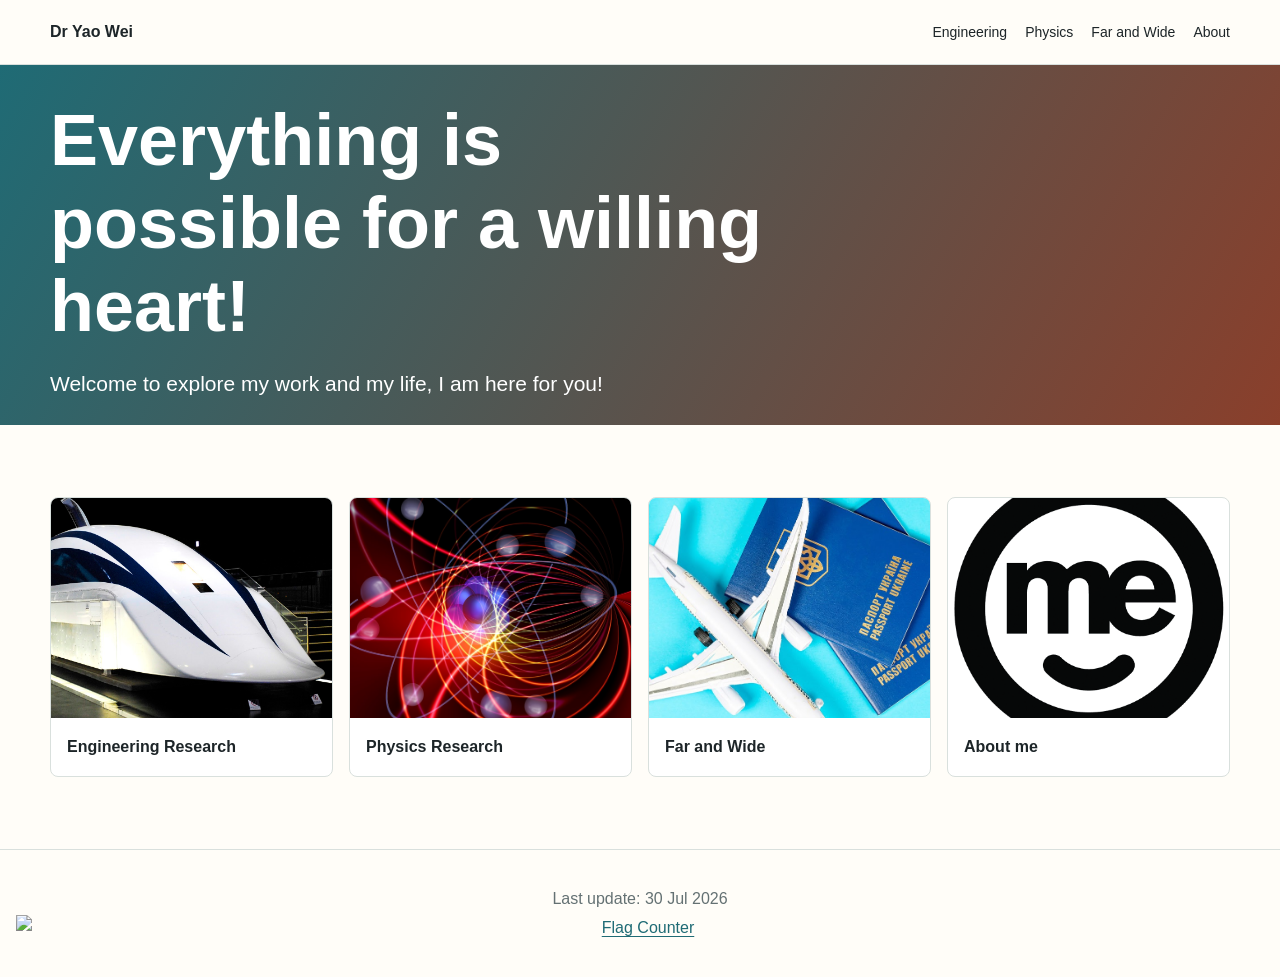
==== index.html @ 930ee8ec "update" ====
<!doctype html>
<html lang="en">
<head>
  <meta charset="utf-8">
  <meta name="viewport" content="width=device-width, initial-scale=1">
  <title>Dr Yao Wei | Condensed Matter Physics &amp; Engineering</title>
  <link rel="icon" type="image/jpeg" href="images/me.jpg">
  <link rel="stylesheet" href="styles.css">
</head>
<body>
  <header class="site-header">
    <nav class="nav">
      <a class="brand" href="index.html">Dr Yao Wei</a>
      <div class="links">
        <a href="machine.html">Engineering</a>
        <a href="physics.html">Physics</a>
        <a href="travel.html">Far and Wide</a>
        <a href="about.html">About</a>
      </div>
    </nav>
  </header>

  <main id="home">
    <section class="hero">
      <div>
        <p class="eyebrow"></p>
        <h1>Everything is possible for a willing heart!</h1>
        <p class="lead">Welcome to explore my work and my life, I am here for you!</p>
      </div>
    </section>

    <section class="contents section">
      <div class="content-grid">
        <a class="tile" href="machine.html">
          <img src="images/main_electrical_machine.jpg" alt="Engineering research">
          <span>Engineering Research</span>
        </a>
        <a class="tile" href="physics.html">
          <img src="images/main_theory_physics.jpg" alt="Physics research">
          <span>Physics Research</span>
        </a>
        <a class="tile" href="travel.html">
          <img src="images/main_go_far_away.jpg" alt="Far and wide">
          <span>Far and Wide</span>
        </a>
        <a class="tile" href="about.html">
          <img src="images/main_about_me.png" alt="About me">
          <span>About me</span>
        </a>
      </div>
    </section>

  </main>

  <footer>
    <p>Last update: 30 Jul 2026</p>
    <p class="visitor-counter"><a href="https://info.flagcounter.com/coqX"><img src="https://s01.flagcounter.com/count2/coqX/bg_FFFFFF/txt_000000/border_CCCCCC/columns_2/maxflags_10/viewers_0/labels_0/pageviews_0/flags_0/percent_0/" alt="Flag Counter" border="0"></a></p>
  </footer>
</body>
</html>
---- styles.css ----
:root {
  --ink: #1d2528;
  --muted: #647173;
  --line: #d9e0dd;
  --paper: #fffdf8;
  --soft: #f1f5f1;
  --accent: #8a3f2b;
  --accent-2: #1f6b75;
}

* { box-sizing: border-box; }

html { scroll-behavior: smooth; }

body {
  margin: 0;
  color: var(--ink);
  background: var(--paper);
  font-family: Arial, Helvetica, sans-serif;
  line-height: 1.6;
}

a {
  color: var(--accent-2);
  text-decoration-thickness: 1px;
  text-underline-offset: 3px;
}

img {
  display: block;
  width: 100%;
  height: 100%;
  object-fit: cover;
}

.site-header {
  position: sticky;
  top: 0;
  z-index: 10;
  background: rgba(255, 253, 248, 0.94);
  border-bottom: 1px solid var(--line);
  backdrop-filter: blur(14px);
}

.nav {
  width: min(1180px, calc(100% - 32px));
  margin: 0 auto;
  min-height: 64px;
  display: flex;
  align-items: center;
  justify-content: space-between;
  gap: 24px;
}

.brand {
  color: var(--ink);
  font-weight: 700;
  text-decoration: none;
  white-space: nowrap;
}

.links {
  display: flex;
  align-items: center;
  gap: 18px;
  flex-wrap: wrap;
  justify-content: flex-end;
  font-size: 14px;
}

.links a {
  color: var(--ink);
  text-decoration: none;
}

.hero {
  min-height: 20vh;
  display: grid;
  align-items: center;
  padding: 24px max(24px, calc((100vw - 1180px) / 2));
  background: linear-gradient(120deg, var(--accent-2), var(--accent));
  color: white;
}

.hero > div { max-width: 760px; }

.eyebrow {
  margin: 0 0 10px;
  color: var(--accent);
  font-size: 13px;
  font-weight: 700;
  letter-spacing: 0;
  text-transform: uppercase;
}

.hero .eyebrow { color: #f8d9c8; }

h1, h2, h3, p { overflow-wrap: anywhere; }

h1 {
  margin: 0;
  max-width: 860px;
  font-size: clamp(28px, 6vw, 72px);
  line-height: 1.15;
  letter-spacing: 0;
}

h2 {
  margin: 0 0 24px;
  font-size: clamp(30px, 5vw, 52px);
  line-height: 1.05;
  letter-spacing: 0;
}

h3 {
  margin: 0 0 10px;
  font-size: 20px;
  line-height: 1.3;
}

.lead {
  max-width: 760px;
  margin: 20px 0 0;
  font-size: 21px;
}

.lead.small { font-size: 18px; }

.section {
  width: min(1180px, calc(100% - 32px));
  margin: 0 auto;
  padding: 72px 0;
}

.section.alt {
  width: 100%;
  padding-left: max(16px, calc((100vw - 1180px) / 2));
  padding-right: max(16px, calc((100vw - 1180px) / 2));
  background: var(--soft);
}

.content-grid {
  display: grid;
  grid-template-columns: repeat(4, 1fr);
  gap: 16px;
}

.tile {
  display: grid;
  grid-template-rows: 220px auto;
  min-width: 0;
  color: var(--ink);
  border: 1px solid var(--line);
  border-radius: 8px;
  overflow: hidden;
  background: white;
  text-decoration: none;
}

.tile span {
  padding: 16px;
  font-weight: 700;
}

.paper-list {
  display: grid;
  gap: 14px;
}

.paper-list article,
.note,
.about-card {
  padding: 22px;
  border: 1px solid var(--line);
  border-radius: 8px;
  background: white;
}

.paper-year {
  margin: 0 0 6px;
  color: var(--accent);
  font-weight: 700;
  font-size: 13px;
  letter-spacing: 0.02em;
}

.paper-list p,
.publication-list,
.two-col p,
.about-card p { margin-top: 0; }

.publication-list {
  display: grid;
  gap: 12px;
  padding-left: 0;
  list-style: none;
}

.pub {
  display: grid;
  grid-template-columns: 64px 1fr;
  gap: 18px;
  align-items: start;
  padding: 18px 22px;
  border: 1px solid var(--line);
  border-radius: 8px;
  background: white;
  transition: border-color 0.15s ease, box-shadow 0.15s ease;
}

.pub:hover {
  border-color: var(--accent-2);
  box-shadow: 0 4px 14px rgba(31, 107, 117, 0.12);
}

.pub-year {
  padding-top: 2px;
  color: var(--accent);
  font-weight: 700;
  font-size: 15px;
  font-variant-numeric: tabular-nums;
}

.pub-title {
  margin: 0 0 6px;
  font-size: 17px;
  font-weight: 700;
  line-height: 1.35;
}

.pub-title a {
  color: var(--ink);
  text-decoration: none;
}

.pub-title a:hover {
  color: var(--accent-2);
  text-decoration: underline;
}

.pub-meta {
  margin: 0;
  color: var(--muted);
  font-size: 14px;
}

@media (max-width: 620px) {
  .pub {
    grid-template-columns: 1fr;
    gap: 4px;
  }
}

.note { margin-top: 28px; }

.cv-embed {
  margin-top: 28px;
  border: 1px solid var(--line);
  border-radius: 8px;
  overflow: hidden;
  background: white;
}

.cv-embed iframe {
  display: block;
  width: 100%;
  height: 85vh;
  border: 0;
}

.map-block {
  margin-top: 28px;
}

.map-block h3 {
  margin-bottom: 12px;
}

.map-block iframe {
  display: block;
  width: 100%;
  height: 70vh;
  min-height: 560px;
  border: 1px solid var(--line);
  border-radius: 8px;
}

.book-col {
  grid-template-columns: 200px 1fr 1fr;
  align-items: start;
}

.book-cover img {
  width: 100%;
  aspect-ratio: 3 / 4;
  border-radius: 8px;
  border: 1px solid var(--line);
  box-shadow: 0 8px 20px rgba(29, 37, 40, 0.12);
}

@media (max-width: 860px) {
  .book-col {
    grid-template-columns: 1fr;
  }

  .book-cover {
    max-width: 220px;
  }
}

.mini-gallery,
.gallery {
  display: grid;
  grid-template-columns: repeat(2, 1fr);
  gap: 14px;
  margin-top: 16px;
}

.mini-gallery img {
  aspect-ratio: 16 / 10;
  border-radius: 6px;
}

.two-col {
  display: grid;
  grid-template-columns: 1fr 1fr;
  gap: 32px;
}

.button {
  display: inline-flex;
  align-items: center;
  justify-content: center;
  min-height: 44px;
  padding: 0 18px;
  border-radius: 6px;
  background: var(--accent);
  color: white;
  font-weight: 700;
  text-decoration: none;
}

.resources,
.timeline {
  display: flex;
  gap: 10px;
  flex-wrap: wrap;
  margin: 22px 0;
}

.resources a,
.resources span,
.timeline span {
  padding: 8px 10px;
  border: 1px solid var(--line);
  border-radius: 6px;
  background: white;
  font-size: 14px;
}

.gallery {
  grid-template-columns: repeat(3, 1fr);
}

.gallery img {
  aspect-ratio: 4 / 3;
  border-radius: 6px;
}

footer {
  padding: 32px 16px;
  text-align: center;
  color: var(--muted);
  border-top: 1px solid var(--line);
}

footer p { margin: 4px 0; }

@media (max-width: 860px) {
  .nav {
    align-items: flex-start;
    flex-direction: column;
    padding: 14px 0;
  }

  .links {
    justify-content: flex-start;
    gap: 12px;
  }

  .hero {
    min-height: 18vh;
    padding-top: 24px;
    padding-bottom: 24px;
  }

  .content-grid,
  .two-col,
  .gallery {
    grid-template-columns: 1fr;
  }

  .tile {
    grid-template-rows: 180px auto;
  }
}
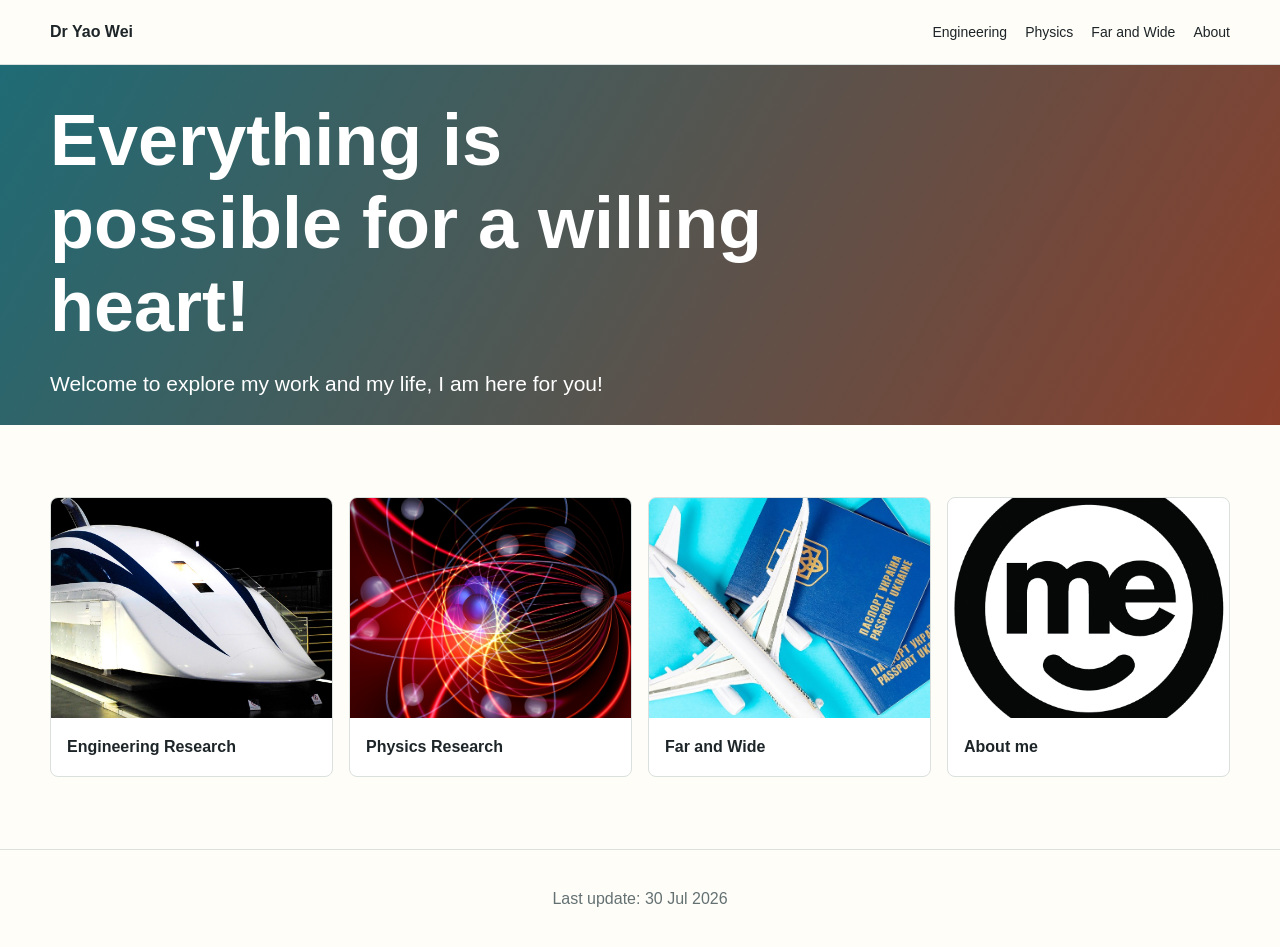
==== commit 88f7f088: "update" ====
--- a/index.html
+++ b/index.html
@@ -54,7 +54,6 @@
 
   <footer>
     <p>Last update: 30 Jul 2026</p>
-    <p class="visitor-counter"><a href="https://info.flagcounter.com/coqX"><img src="https://s01.flagcounter.com/count2/coqX/bg_FFFFFF/txt_000000/border_CCCCCC/columns_2/maxflags_10/viewers_0/labels_0/pageviews_0/flags_0/percent_0/" alt="Flag Counter" border="0"></a></p>
   </footer>
 </body>
 </html>
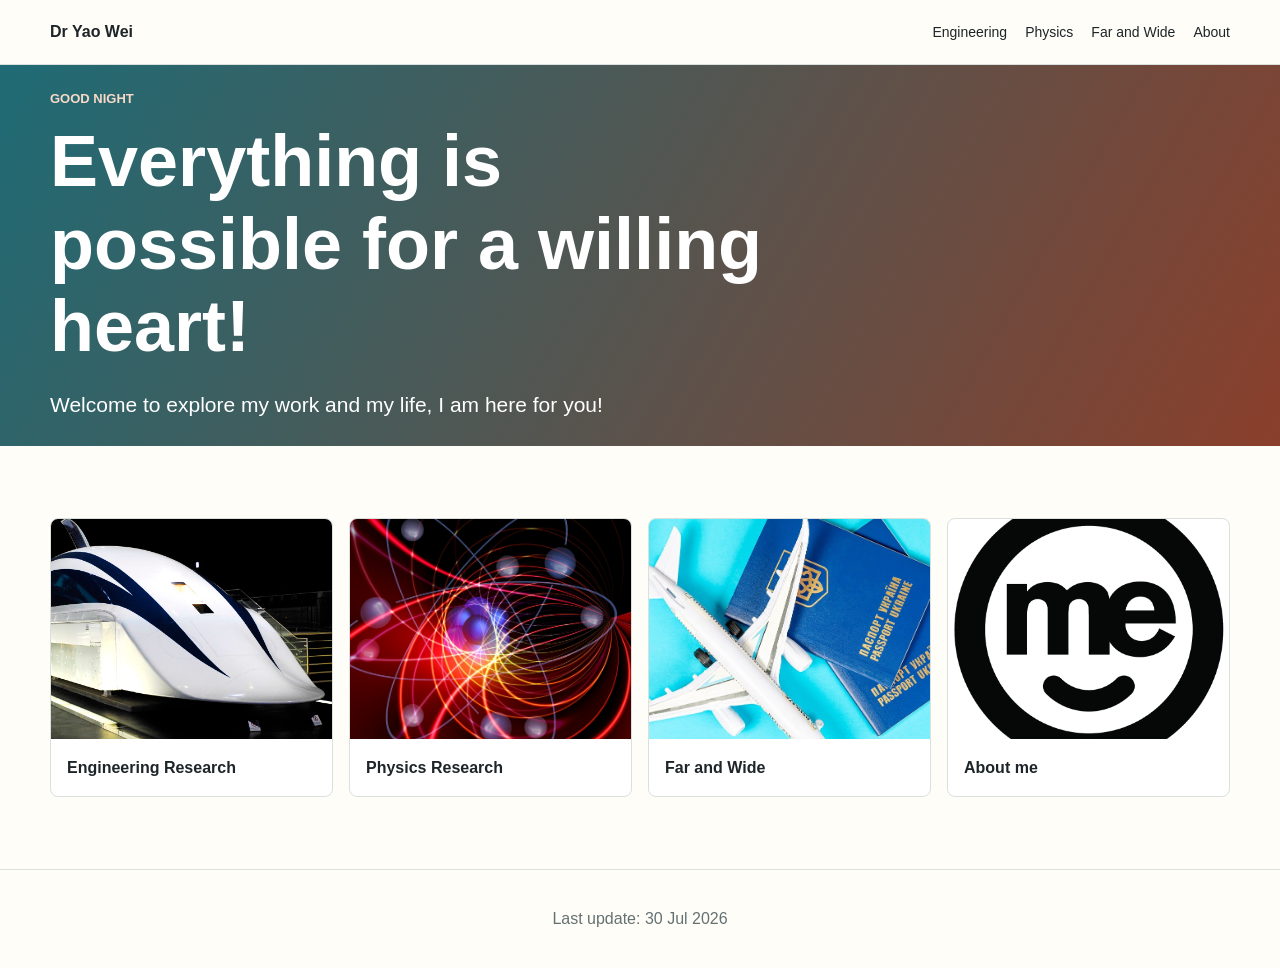
==== commit eba9d88a: "updateupdate" ====
--- a/index.html
+++ b/index.html
@@ -22,8 +22,8 @@
 
   <main id="home">
     <section class="hero">
-      <div>
-        <p class="eyebrow"></p>
+      <div class="hero-text">
+        <p class="eyebrow" id="greeting"></p>
         <h1>Everything is possible for a willing heart!</h1>
         <p class="lead">Welcome to explore my work and my life, I am here for you!</p>
       </div>
@@ -55,5 +55,21 @@
   <footer>
     <p>Last update: 30 Jul 2026</p>
   </footer>
+
+  <script>
+    (function () {
+      var el = document.getElementById('greeting');
+      if (!el) return;
+      var hour = new Date().getHours();
+      var text;
+      if (hour < 5) text = 'Good night';
+      else if (hour < 12) text = 'Good morning';
+      else if (hour < 14) text = 'Good afternoon';
+      else if (hour < 18) text = 'Good afternoon';
+      else if (hour < 22) text = 'Good evening';
+      else text = 'Good night';
+      el.textContent = text;
+    })();
+  </script>
 </body>
 </html>
--- a/styles.css
+++ b/styles.css
@@ -83,6 +83,19 @@
 }
 
 .hero > div { max-width: 760px; }
+
+.hero-text {
+  animation: hero-fade-in 0.6s ease both;
+}
+
+@keyframes hero-fade-in {
+  from { opacity: 0; transform: translateY(6px); }
+  to { opacity: 1; transform: translateY(0); }
+}
+
+@media (prefers-reduced-motion: reduce) {
+  .hero-text { animation: none; }
+}
 
 .eyebrow {
   margin: 0 0 10px;
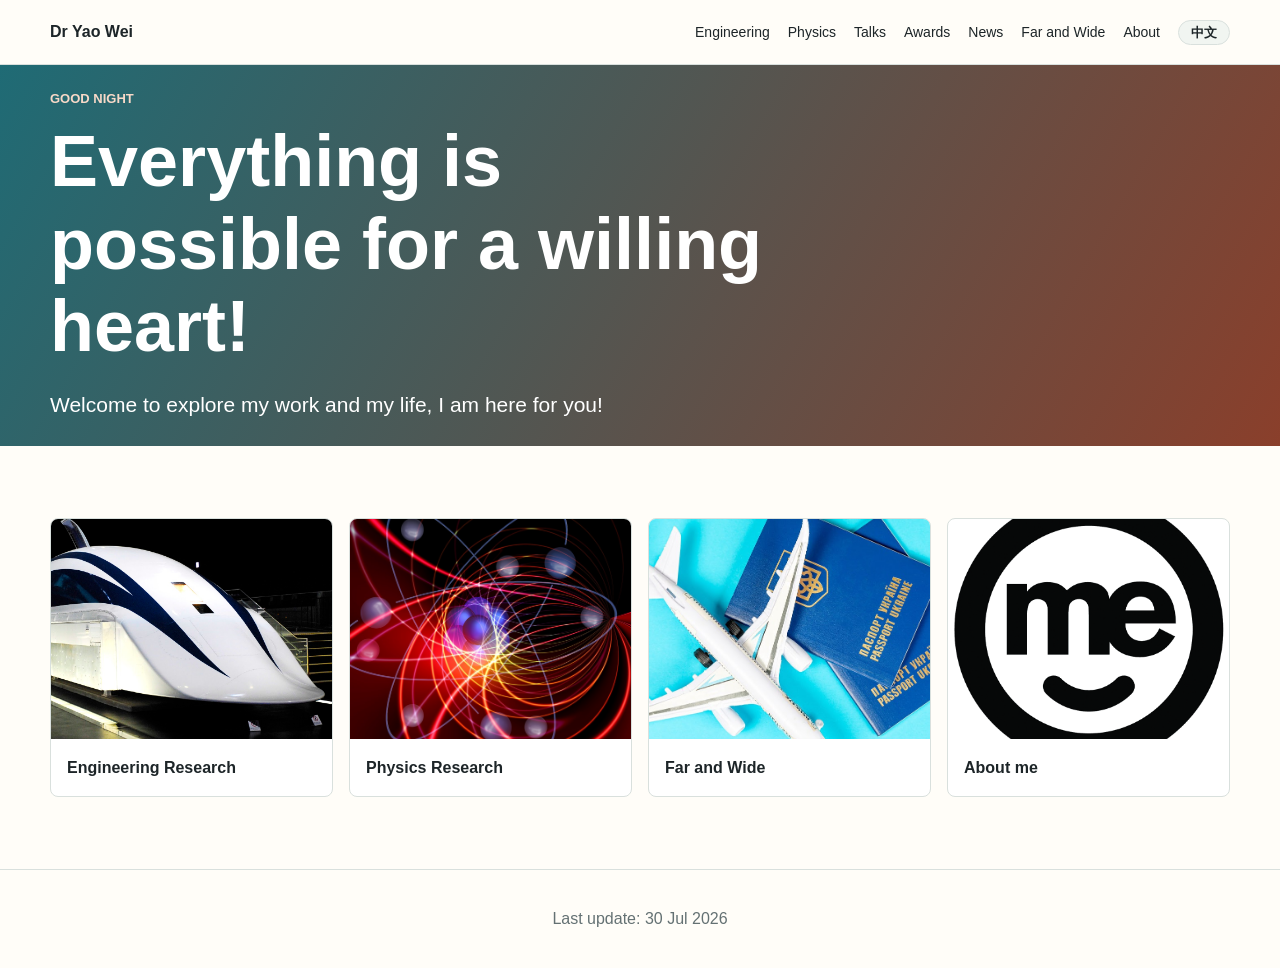
==== commit 267ce17e: "upload" ====
--- a/index.html
+++ b/index.html
@@ -12,10 +12,14 @@
     <nav class="nav">
       <a class="brand" href="index.html">Dr Yao Wei</a>
       <div class="links">
-        <a href="machine.html">Engineering</a>
-        <a href="physics.html">Physics</a>
-        <a href="travel.html">Far and Wide</a>
-        <a href="about.html">About</a>
+        <a href="machine.html" data-en="Engineering" data-zh="工程">Engineering</a>
+        <a href="physics.html" data-en="Physics" data-zh="物理">Physics</a>
+        <a href="talks.html" data-en="Talks" data-zh="报告">Talks</a>
+        <a href="awards.html" data-en="Awards" data-zh="奖励">Awards</a>
+        <a href="news.html" data-en="News" data-zh="新闻">News</a>
+        <a href="travel.html" data-en="Far and Wide" data-zh="旅行">Far and Wide</a>
+        <a href="about.html" data-en="About" data-zh="关于">About</a>
+        <button id="lang-toggle" class="lang-toggle" type="button">中文</button>
       </div>
     </nav>
   </header>
--- a/styles.css
+++ b/styles.css
@@ -71,6 +71,24 @@
 .links a {
   color: var(--ink);
   text-decoration: none;
+}
+
+.lang-toggle {
+  cursor: pointer;
+  font-family: inherit;
+  font-size: 13px;
+  font-weight: 700;
+  color: var(--ink);
+  background: var(--soft);
+  border: 1px solid var(--line);
+  border-radius: 999px;
+  padding: 5px 12px;
+  line-height: 1;
+}
+
+.lang-toggle:hover {
+  border-color: var(--accent-2);
+  color: var(--accent-2);
 }
 
 .hero {
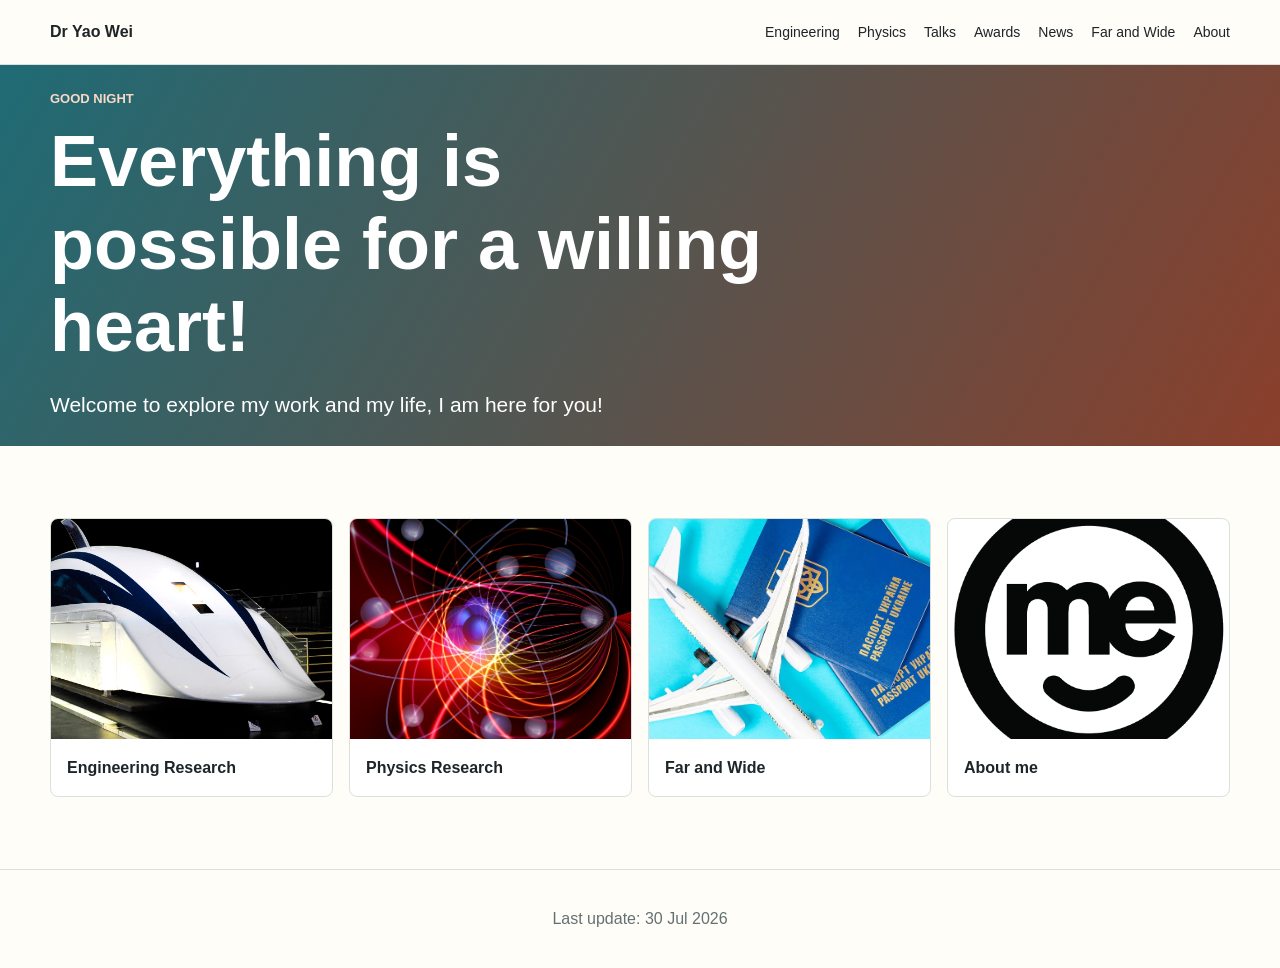
==== commit 6ee61256: "upload" ====
--- a/index.html
+++ b/index.html
@@ -12,14 +12,13 @@
     <nav class="nav">
       <a class="brand" href="index.html">Dr Yao Wei</a>
       <div class="links">
-        <a href="machine.html" data-en="Engineering" data-zh="工程">Engineering</a>
-        <a href="physics.html" data-en="Physics" data-zh="物理">Physics</a>
-        <a href="talks.html" data-en="Talks" data-zh="报告">Talks</a>
-        <a href="awards.html" data-en="Awards" data-zh="奖励">Awards</a>
-        <a href="news.html" data-en="News" data-zh="新闻">News</a>
-        <a href="travel.html" data-en="Far and Wide" data-zh="旅行">Far and Wide</a>
-        <a href="about.html" data-en="About" data-zh="关于">About</a>
-        <button id="lang-toggle" class="lang-toggle" type="button">中文</button>
+        <a href="machine.html">Engineering</a>
+        <a href="physics.html">Physics</a>
+        <a href="talks.html">Talks</a>
+        <a href="awards.html">Awards</a>
+        <a href="news.html">News</a>
+        <a href="travel.html">Far and Wide</a>
+        <a href="about.html">About</a>
       </div>
     </nav>
   </header>
--- a/styles.css
+++ b/styles.css
@@ -71,24 +71,6 @@
 .links a {
   color: var(--ink);
   text-decoration: none;
-}
-
-.lang-toggle {
-  cursor: pointer;
-  font-family: inherit;
-  font-size: 13px;
-  font-weight: 700;
-  color: var(--ink);
-  background: var(--soft);
-  border: 1px solid var(--line);
-  border-radius: 999px;
-  padding: 5px 12px;
-  line-height: 1;
-}
-
-.lang-toggle:hover {
-  border-color: var(--accent-2);
-  color: var(--accent-2);
 }
 
 .hero {
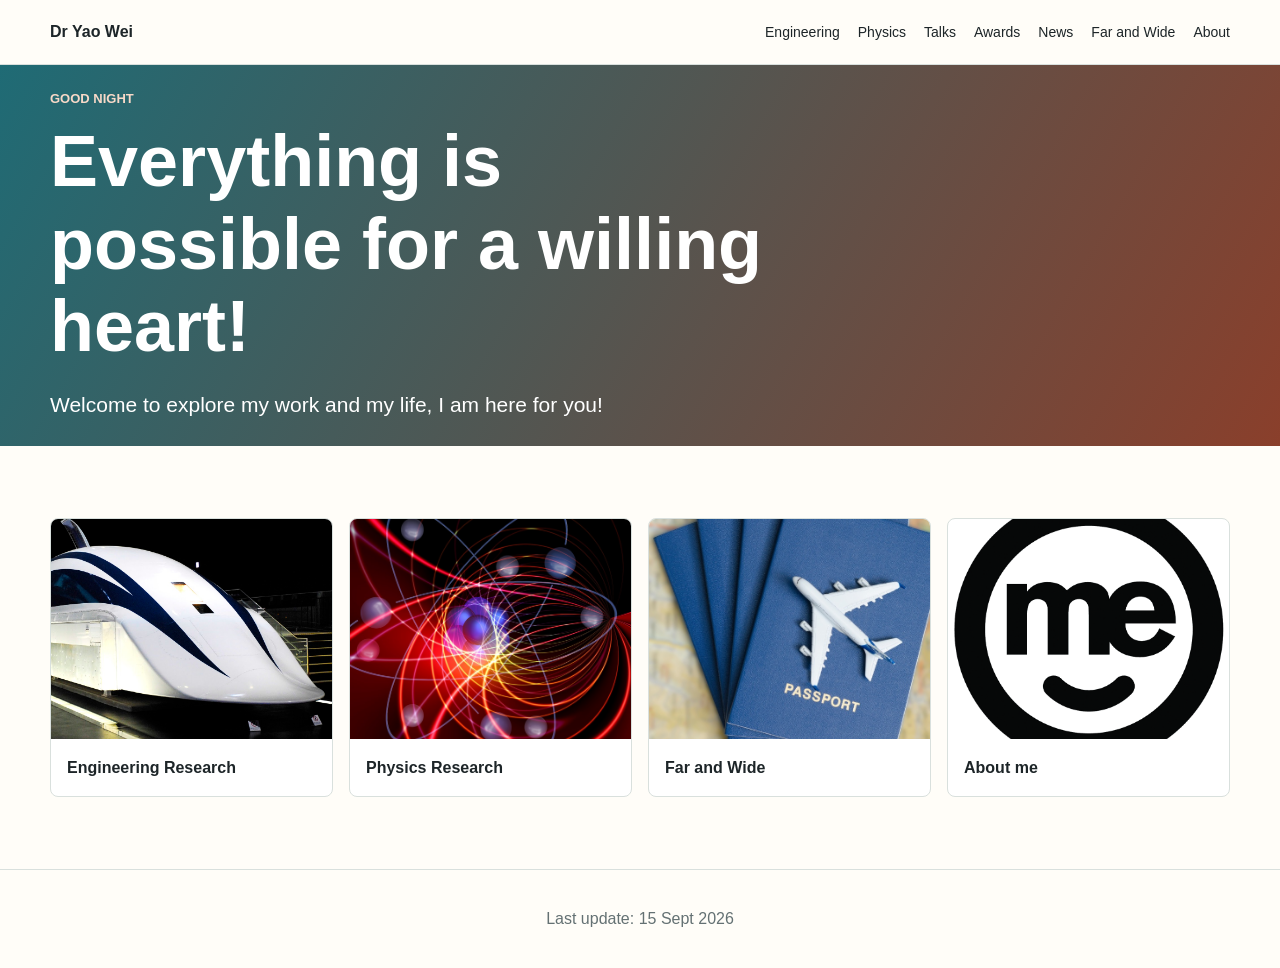
==== commit 6a1425ca: "Update index.html" ====
--- a/index.html
+++ b/index.html
@@ -56,7 +56,7 @@
   </main>
 
   <footer>
-    <p>Last update: 30 Jul 2026</p>
+    <p>Last update: 15 Sept 2026</p>
   </footer>
 
   <script>
--- a/styles.css
+++ b/styles.css
@@ -168,6 +168,21 @@
   overflow: hidden;
   background: white;
   text-decoration: none;
+  transition: transform 0.2s ease, box-shadow 0.2s ease, border-color 0.2s ease;
+}
+
+.tile:hover {
+  transform: translateY(-4px) scale(1.02);
+  box-shadow: 0 12px 24px rgba(29, 37, 40, 0.14);
+  border-color: var(--accent-2);
+}
+
+.tile img {
+  transition: transform 0.3s ease;
+}
+
+.tile:hover img {
+  transform: scale(1.05);
 }
 
 .tile span {
@@ -239,6 +254,38 @@
   font-size: 17px;
   font-weight: 700;
   line-height: 1.35;
+}
+
+.badge {
+  display: inline-flex;
+  align-items: center;
+  gap: 4px;
+  margin-left: 8px;
+  padding: 2px 9px;
+  border-radius: 999px;
+  font-size: 12px;
+  font-weight: 700;
+  vertical-align: middle;
+  white-space: nowrap;
+  text-decoration: none;
+}
+
+.badge-gold {
+  background: #fdf1d8;
+  color: #8a5a00;
+  border: 1px solid #f0d38a;
+}
+
+.badge-top {
+  background: #e6f3f4;
+  color: var(--accent-2);
+  border: 1px solid #bfe0e2;
+}
+
+.badge-press {
+  background: #fbe9e4;
+  color: var(--accent);
+  border: 1px solid #f0c6b8;
 }
 
 .pub-title a {
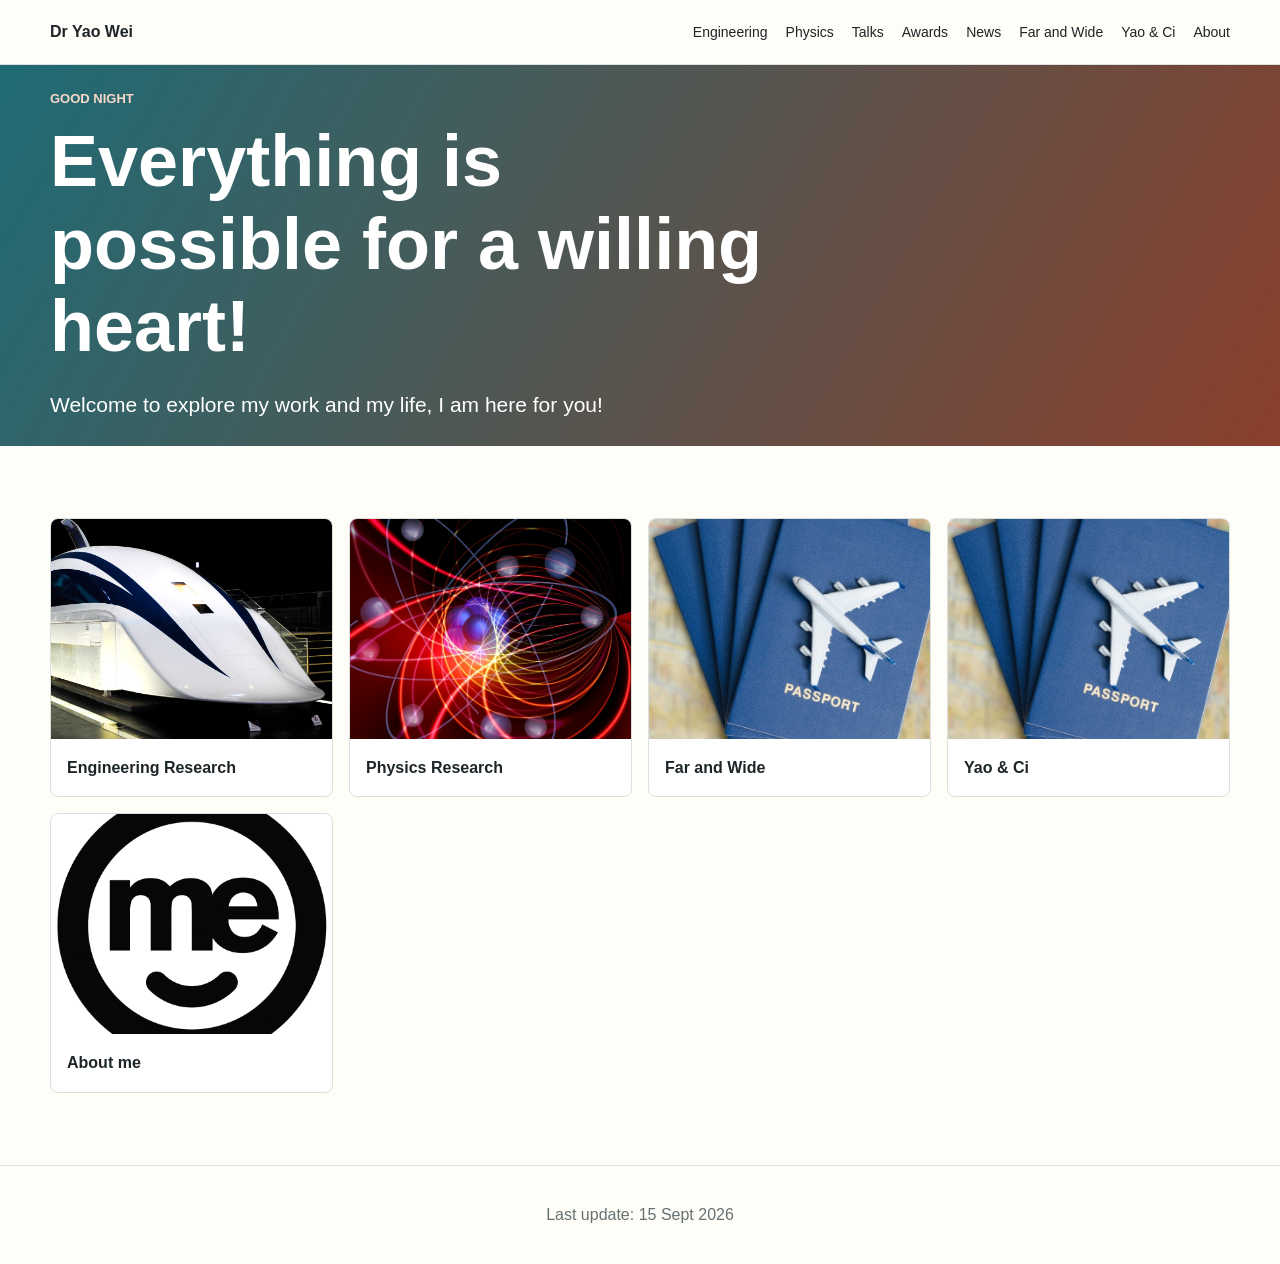
==== commit eb0b132e: "Add Yao & Ci page, homepage tile and nav link Co-Authored-By: Claude Sonnet 5.5 <noreply@anthropic.c" ====
--- a/index.html
+++ b/index.html
@@ -18,6 +18,7 @@
         <a href="awards.html">Awards</a>
         <a href="news.html">News</a>
         <a href="travel.html">Far and Wide</a>
+        <a href="us.html">Yao &amp; Ci</a>
         <a href="about.html">About</a>
       </div>
     </nav>
@@ -45,6 +46,10 @@
         <a class="tile" href="travel.html">
           <img src="images/main_go_far_away.jpg" alt="Far and wide">
           <span>Far and Wide</span>
+        </a>
+        <a class="tile" href="us.html">
+          <img src="images/main_go_far_away.jpg" alt="Yao and Ci">
+          <span>Yao &amp; Ci</span>
         </a>
         <a class="tile" href="about.html">
           <img src="images/main_about_me.png" alt="About me">
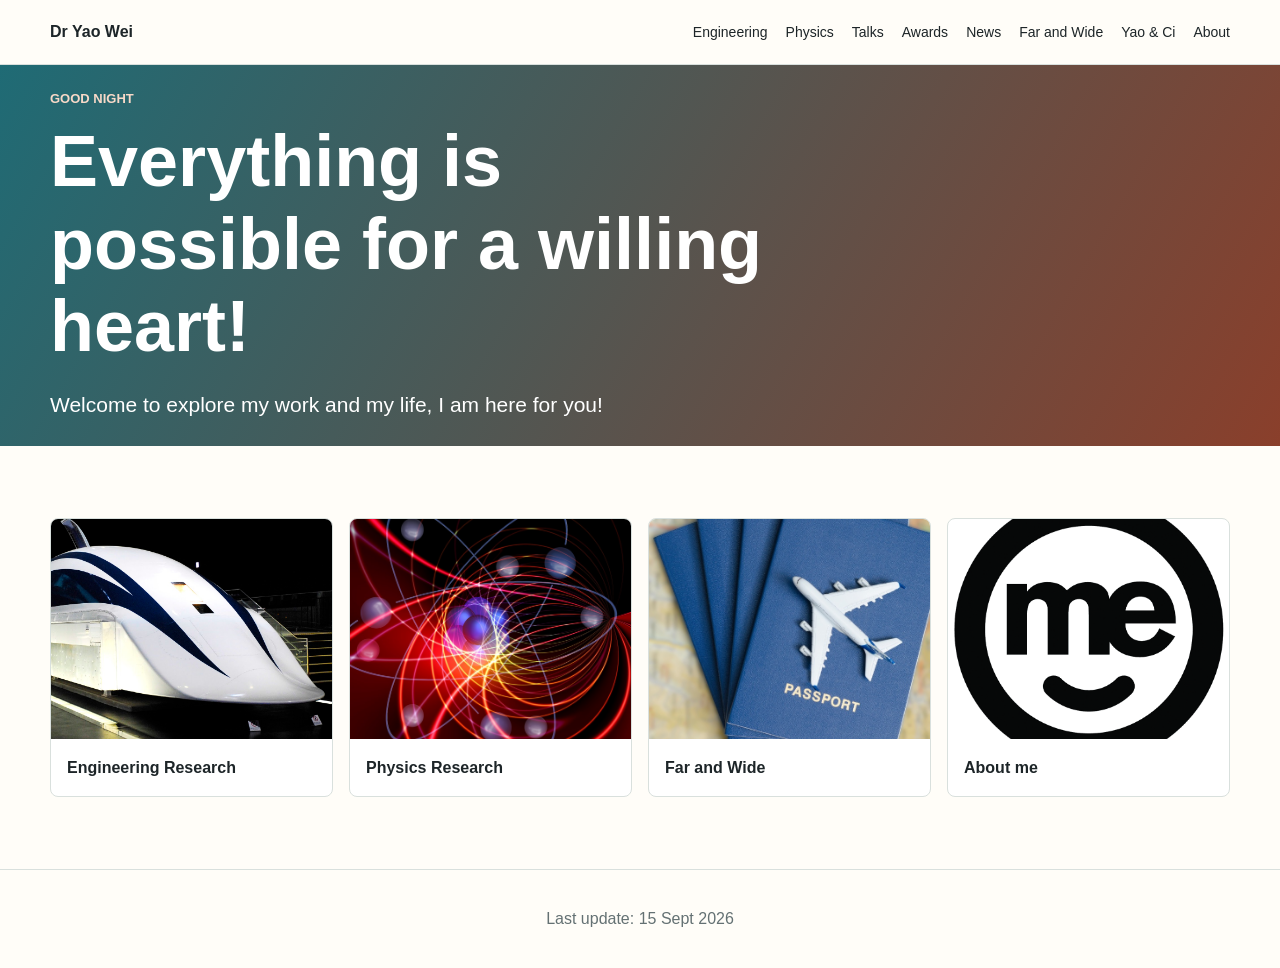
==== commit 04c5595c: "Remove Yao & Ci tile from homepage; keep nav link Co-Authored-By: Claude Sonnet 5.5 <noreply@anthrop" ====
--- a/index.html
+++ b/index.html
@@ -47,10 +47,6 @@
           <img src="images/main_go_far_away.jpg" alt="Far and wide">
           <span>Far and Wide</span>
         </a>
-        <a class="tile" href="us.html">
-          <img src="images/main_go_far_away.jpg" alt="Yao and Ci">
-          <span>Yao &amp; Ci</span>
-        </a>
         <a class="tile" href="about.html">
           <img src="images/main_about_me.png" alt="About me">
           <span>About me</span>
